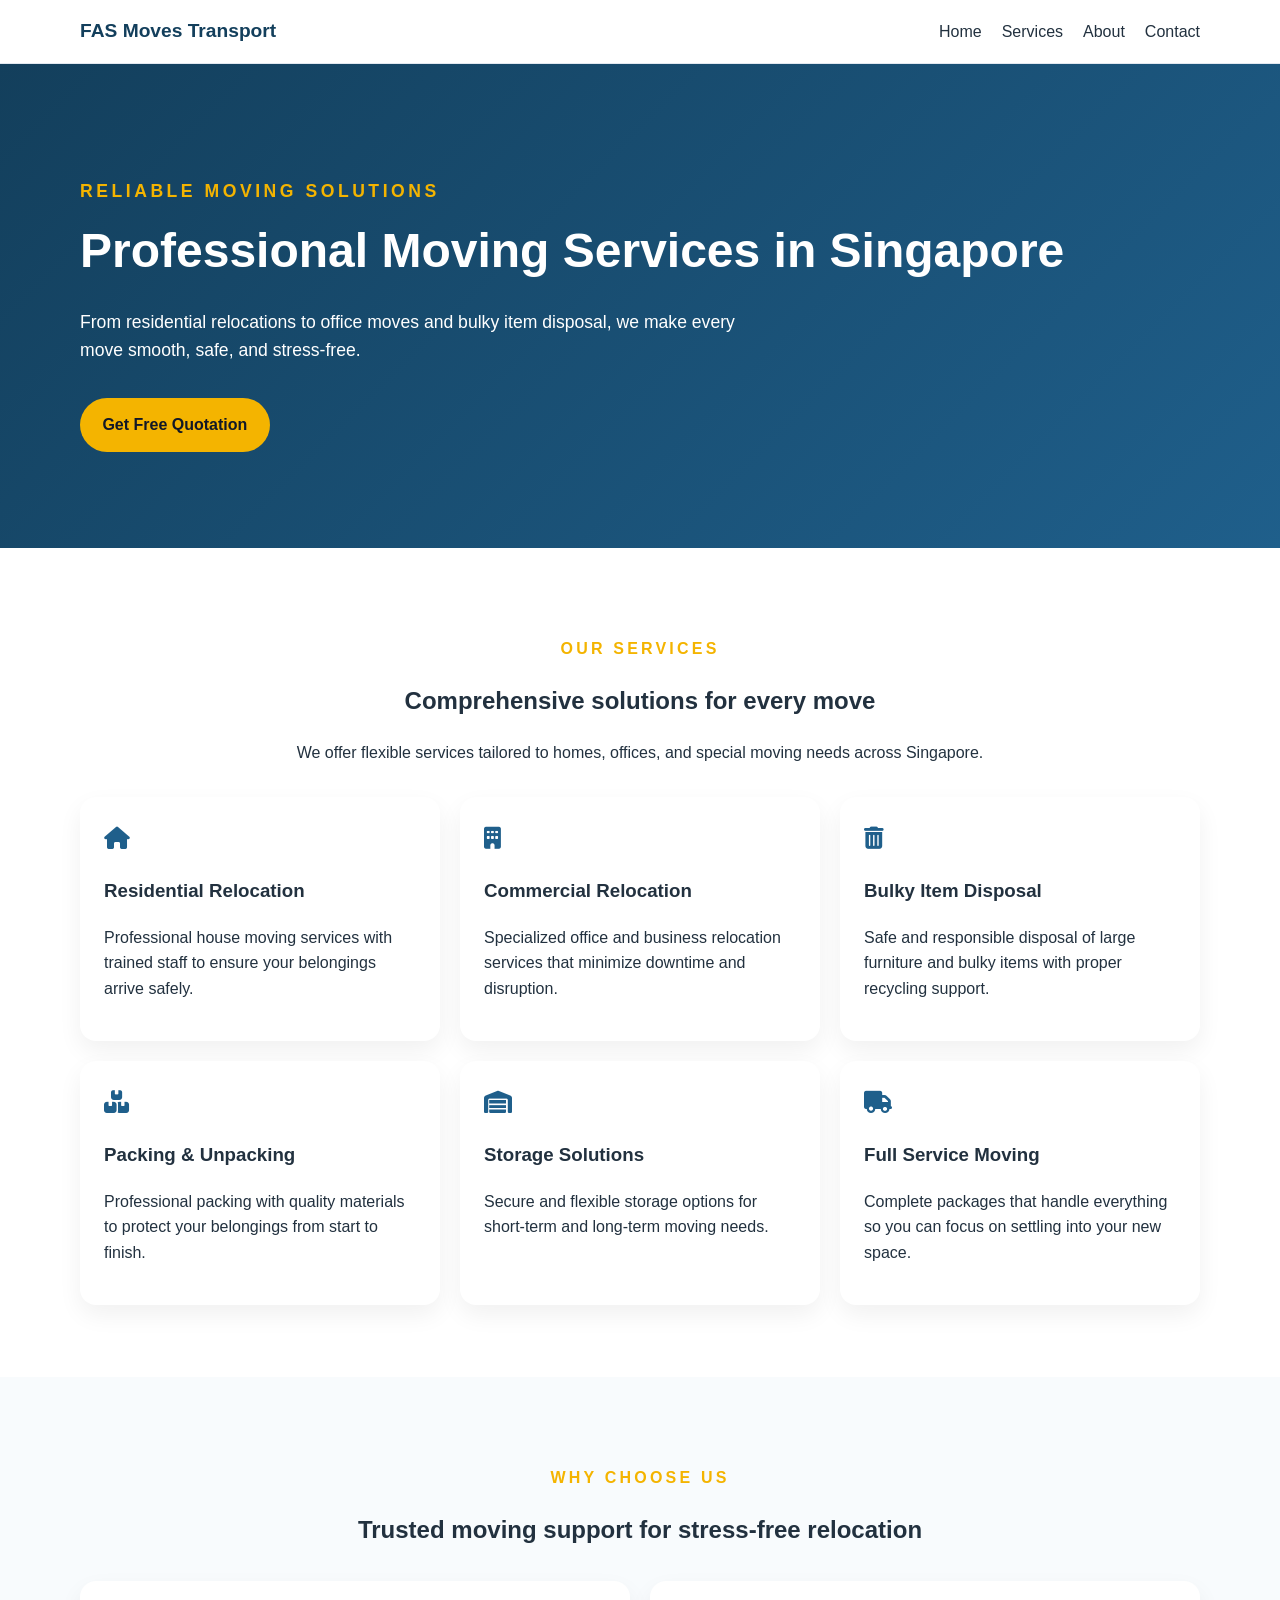
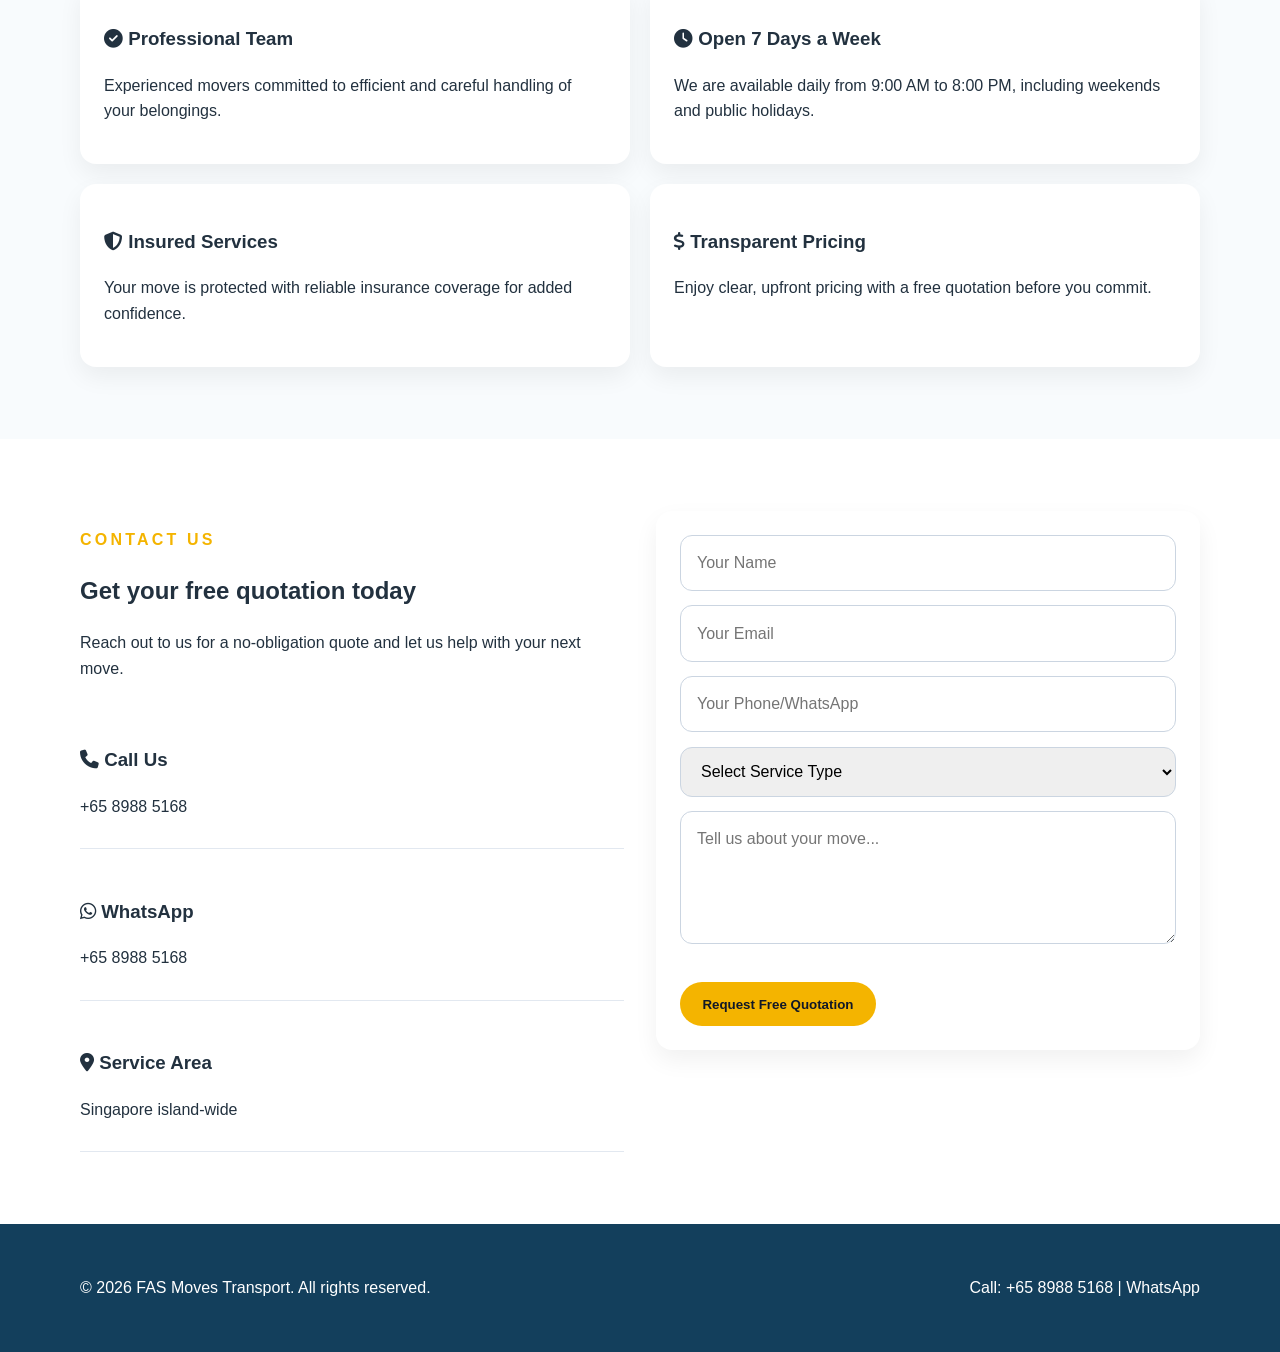
==== index.html @ 462311b0 "Add GitHub Pages landing page" ====
<!DOCTYPE html>
<html lang="en">
<head>
    <meta charset="UTF-8">
    <meta name="viewport" content="width=device-width, initial-scale=1.0">
    <meta name="description" content="FAS Moves Transport provides professional moving, packing, disposal, and storage services in Singapore.">
    <title>FAS Moves Transport | Professional Moving Services in Singapore</title>
    <link rel="stylesheet" href="styles.css">
    <link rel="stylesheet" href="https://cdnjs.cloudflare.com/ajax/libs/font-awesome/6.4.0/css/all.min.css">
</head>
<body>
    <nav class="navbar">
        <div class="container nav-wrap">
            <a href="#home" class="navbar-brand">FAS Moves Transport</a>
            <ul class="navbar-menu">
                <li><a href="#home">Home</a></li>
                <li><a href="#services">Services</a></li>
                <li><a href="#about">About</a></li>
                <li><a href="#contact">Contact</a></li>
            </ul>
        </div>
    </nav>

    <header id="home" class="hero">
        <div class="container hero-content">
            <p class="eyebrow">Reliable Moving Solutions</p>
            <h1>Professional Moving Services in Singapore</h1>
            <p>From residential relocations to office moves and bulky item disposal, we make every move smooth, safe, and stress-free.</p>
            <a href="#contact" class="cta-button">Get Free Quotation</a>
        </div>
    </header>

    <main>
        <section id="services" class="section">
            <div class="container">
                <div class="section-heading">
                    <p class="eyebrow">Our Services</p>
                    <h2>Comprehensive solutions for every move</h2>
                    <p>We offer flexible services tailored to homes, offices, and special moving needs across Singapore.</p>
                </div>
                <div class="services-grid">
                    <article class="service-card">
                        <div class="service-icon"><i class="fas fa-home"></i></div>
                        <h3>Residential Relocation</h3>
                        <p>Professional house moving services with trained staff to ensure your belongings arrive safely.</p>
                    </article>
                    <article class="service-card">
                        <div class="service-icon"><i class="fas fa-building"></i></div>
                        <h3>Commercial Relocation</h3>
                        <p>Specialized office and business relocation services that minimize downtime and disruption.</p>
                    </article>
                    <article class="service-card">
                        <div class="service-icon"><i class="fas fa-trash-alt"></i></div>
                        <h3>Bulky Item Disposal</h3>
                        <p>Safe and responsible disposal of large furniture and bulky items with proper recycling support.</p>
                    </article>
                    <article class="service-card">
                        <div class="service-icon"><i class="fas fa-boxes"></i></div>
                        <h3>Packing & Unpacking</h3>
                        <p>Professional packing with quality materials to protect your belongings from start to finish.</p>
                    </article>
                    <article class="service-card">
                        <div class="service-icon"><i class="fas fa-warehouse"></i></div>
                        <h3>Storage Solutions</h3>
                        <p>Secure and flexible storage options for short-term and long-term moving needs.</p>
                    </article>
                    <article class="service-card">
                        <div class="service-icon"><i class="fas fa-truck"></i></div>
                        <h3>Full Service Moving</h3>
                        <p>Complete packages that handle everything so you can focus on settling into your new space.</p>
                    </article>
                </div>
            </div>
        </section>

        <section id="about" class="section alt-bg">
            <div class="container">
                <div class="section-heading">
                    <p class="eyebrow">Why Choose Us</p>
                    <h2>Trusted moving support for stress-free relocation</h2>
                </div>
                <div class="benefits-grid">
                    <div class="benefit-card">
                        <h3><i class="fas fa-check-circle"></i> Professional Team</h3>
                        <p>Experienced movers committed to efficient and careful handling of your belongings.</p>
                    </div>
                    <div class="benefit-card">
                        <h3><i class="fas fa-clock"></i> Open 7 Days a Week</h3>
                        <p>We are available daily from 9:00 AM to 8:00 PM, including weekends and public holidays.</p>
                    </div>
                    <div class="benefit-card">
                        <h3><i class="fas fa-shield-alt"></i> Insured Services</h3>
                        <p>Your move is protected with reliable insurance coverage for added confidence.</p>
                    </div>
                    <div class="benefit-card">
                        <h3><i class="fas fa-dollar-sign"></i> Transparent Pricing</h3>
                        <p>Enjoy clear, upfront pricing with a free quotation before you commit.</p>
                    </div>
                </div>
            </div>
        </section>

        <section id="contact" class="section">
            <div class="container contact-grid">
                <div>
                    <div class="section-heading left">
                        <p class="eyebrow">Contact Us</p>
                        <h2>Get your free quotation today</h2>
                        <p>Reach out to us for a no-obligation quote and let us help with your next move.</p>
                    </div>
                    <div class="contact-info">
                        <div class="info-item">
                            <h3><i class="fas fa-phone"></i> Call Us</h3>
                            <p><a href="tel:+6589885168">+65 8988 5168</a></p>
                        </div>
                        <div class="info-item">
                            <h3><i class="fab fa-whatsapp"></i> WhatsApp</h3>
                            <p><a href="https://wa.me/6589885168" target="_blank" rel="noopener noreferrer">+65 8988 5168</a></p>
                        </div>
                        <div class="info-item">
                            <h3><i class="fas fa-map-marker-alt"></i> Service Area</h3>
                            <p>Singapore island-wide</p>
                        </div>
                    </div>
                </div>

                <form class="contact-form">
                    <div class="form-group">
                        <input type="text" placeholder="Your Name" required>
                    </div>
                    <div class="form-group">
                        <input type="email" placeholder="Your Email" required>
                    </div>
                    <div class="form-group">
                        <input type="tel" placeholder="Your Phone/WhatsApp" required>
                    </div>
                    <div class="form-group">
                        <select required>
                            <option value="">Select Service Type</option>
                            <option value="residential">Residential Relocation</option>
                            <option value="commercial">Commercial Relocation</option>
                            <option value="disposal">Bulky Item Disposal</option>
                            <option value="packing">Packing & Unpacking</option>
                            <option value="storage">Storage Solutions</option>
                            <option value="full">Full Service Moving</option>
                        </select>
                    </div>
                    <div class="form-group">
                        <textarea rows="4" placeholder="Tell us about your move..."></textarea>
                    </div>
                    <button type="submit" class="submit-btn">Request Free Quotation</button>
                </form>
            </div>
        </section>
    </main>

    <footer class="footer">
        <div class="container footer-wrap">
            <p>&copy; 2026 FAS Moves Transport. All rights reserved.</p>
            <p><a href="tel:+6589885168">Call: +65 8988 5168</a> | <a href="https://wa.me/6589885168" target="_blank" rel="noopener noreferrer">WhatsApp</a></p>
        </div>
    </footer>
</body>
</html>
---- styles.css ----
:root {
    --primary: #1f5f8b;
    --primary-dark: #133f5c;
    --accent: #f4b400;
    --text: #22313f;
    --muted: #64748b;
    --bg: #f8fbfd;
    --white: #ffffff;
}

* { box-sizing: border-box; }
body {
    margin: 0;
    font-family: Arial, Helvetica, sans-serif;
    color: var(--text);
    line-height: 1.6;
    background: var(--white);
}

a { color: inherit; text-decoration: none; }
.container {
    width: min(1120px, calc(100% - 2rem));
    margin: 0 auto;
}
.navbar {
    position: sticky;
    top: 0;
    z-index: 10;
    background: rgba(255,255,255,0.95);
    border-bottom: 1px solid #e2e8f0;
}
.nav-wrap, .footer-wrap {
    display: flex;
    justify-content: space-between;
    align-items: center;
    padding: 1rem 0;
}
.navbar-brand {
    font-size: 1.2rem;
    font-weight: 700;
    color: var(--primary-dark);
}
.navbar-menu {
    display: flex;
    gap: 1.25rem;
    list-style: none;
    padding: 0;
    margin: 0;
}
.navbar-menu a:hover { color: var(--primary); }
.hero {
    background: linear-gradient(135deg, var(--primary-dark), var(--primary));
    color: var(--white);
    padding: 6rem 0;
}
.hero-content h1 {
    font-size: clamp(2rem, 4vw, 3rem);
    margin: 0 0 1rem;
}
.hero-content p { max-width: 700px; font-size: 1.1rem; }
.eyebrow {
    text-transform: uppercase;
    letter-spacing: 0.2em;
    font-weight: 700;
    color: var(--accent);
    margin-bottom: 0.5rem;
}
.cta-button, .submit-btn {
    display: inline-block;
    background: var(--accent);
    color: #111827;
    padding: 0.9rem 1.4rem;
    border-radius: 999px;
    font-weight: 700;
    border: none;
    cursor: pointer;
    margin-top: 1rem;
}
.section { padding: 4.5rem 0; }
.alt-bg { background: var(--bg); }
.section-heading { text-align: center; max-width: 760px; margin: 0 auto 2rem; }
.section-heading.left { text-align: left; margin: 0 0 2rem; }
.services-grid, .benefits-grid { display: grid; gap: 1.25rem; }
.services-grid { grid-template-columns: repeat(3, minmax(0, 1fr)); }
.benefits-grid { grid-template-columns: repeat(2, minmax(0, 1fr)); }
.service-card, .benefit-card, .contact-form { background: var(--white); padding: 1.5rem; border-radius: 1rem; box-shadow: 0 10px 25px rgba(0,0,0,0.06); }
.service-icon { color: var(--primary); font-size: 1.4rem; margin-bottom: 0.6rem; }
.contact-grid { display: grid; grid-template-columns: 1fr 1fr; gap: 2rem; align-items: start; }
.contact-info { display: grid; gap: 1rem; }
.info-item { padding: 0.8rem 0; border-bottom: 1px solid #e2e8f0; }
.form-group { margin-bottom: 0.9rem; }
input, select, textarea {
    width: 100%;
    padding: 0.9rem 1rem;
    border: 1px solid #cbd5e1;
    border-radius: 0.75rem;
    font: inherit;
}
.footer { background: var(--primary-dark); color: var(--white); padding: 1.2rem 0; }
.footer a { color: var(--white); }

@media (max-width: 768px) {
    .services-grid, .benefits-grid, .contact-grid { grid-template-columns: 1fr; }
    .nav-wrap, .footer-wrap { flex-direction: column; gap: 0.6rem; }
    .navbar-menu { flex-wrap: wrap; justify-content: center; }
}
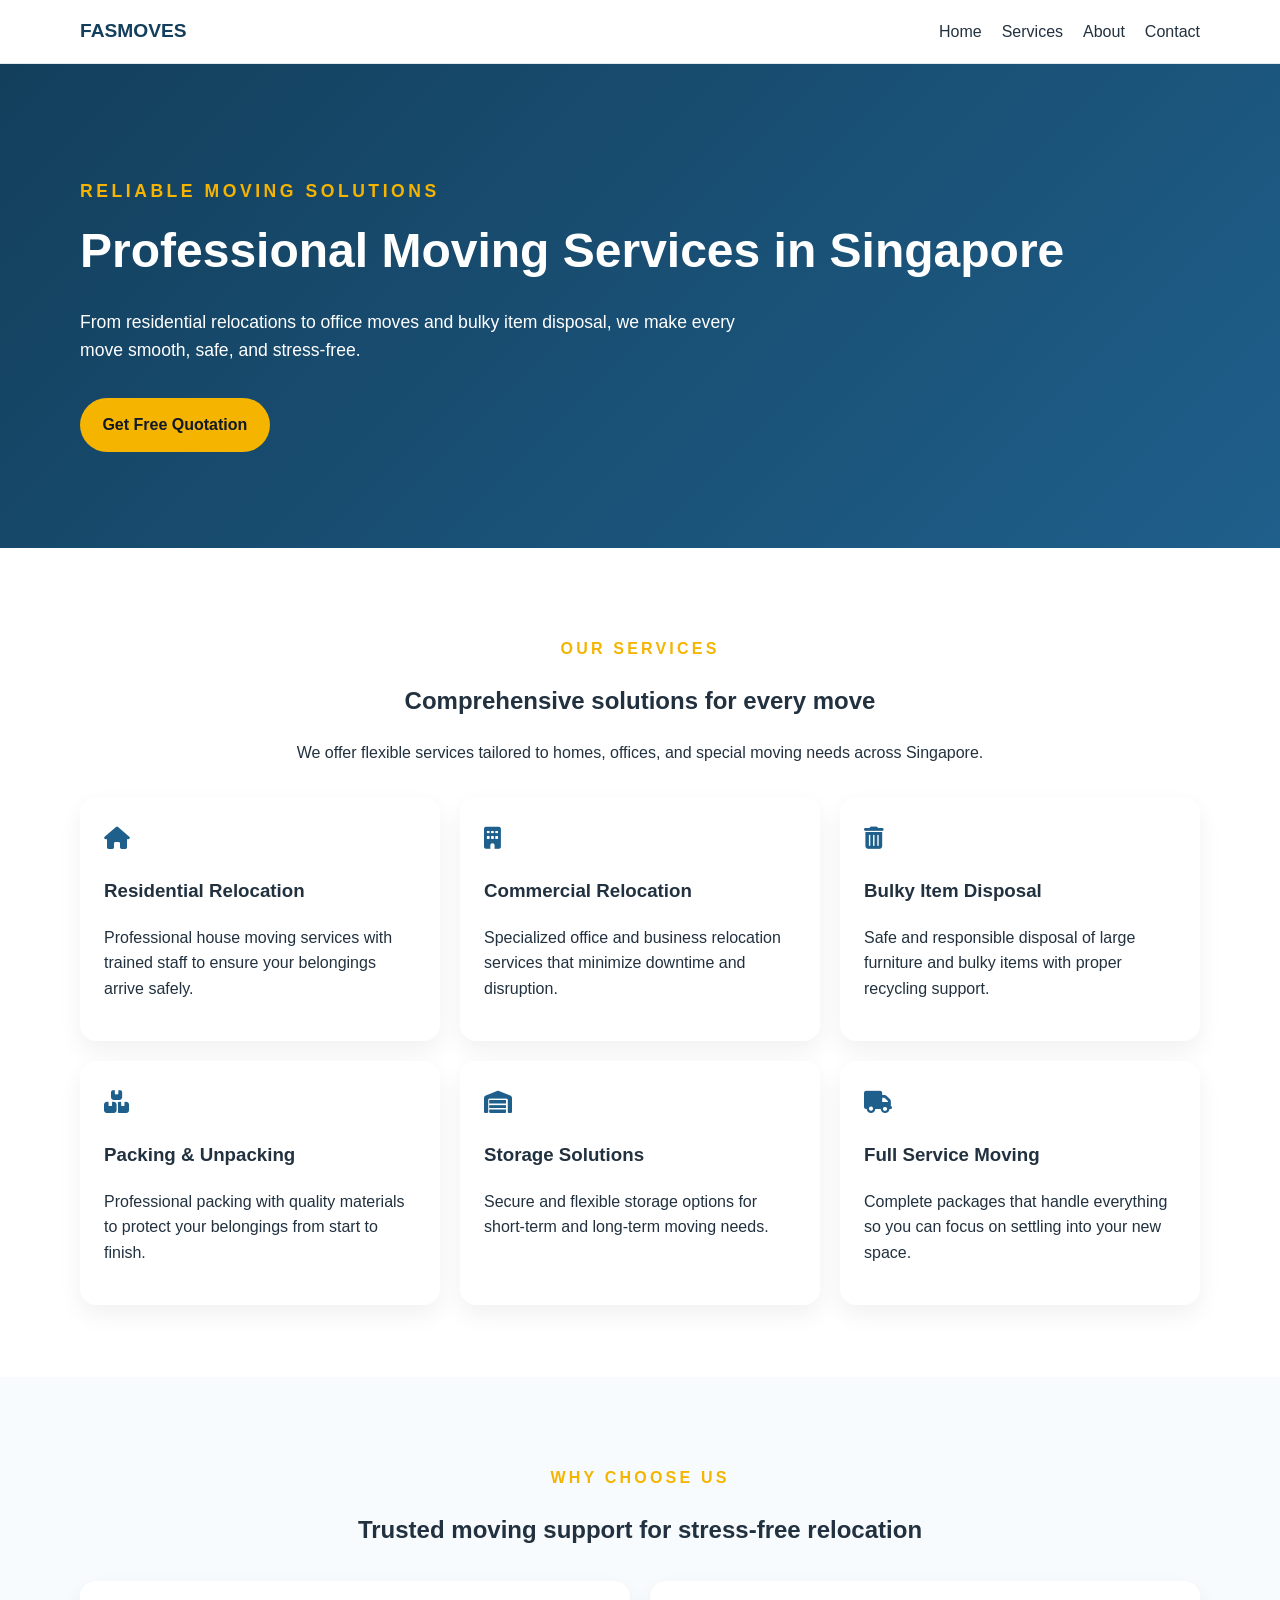
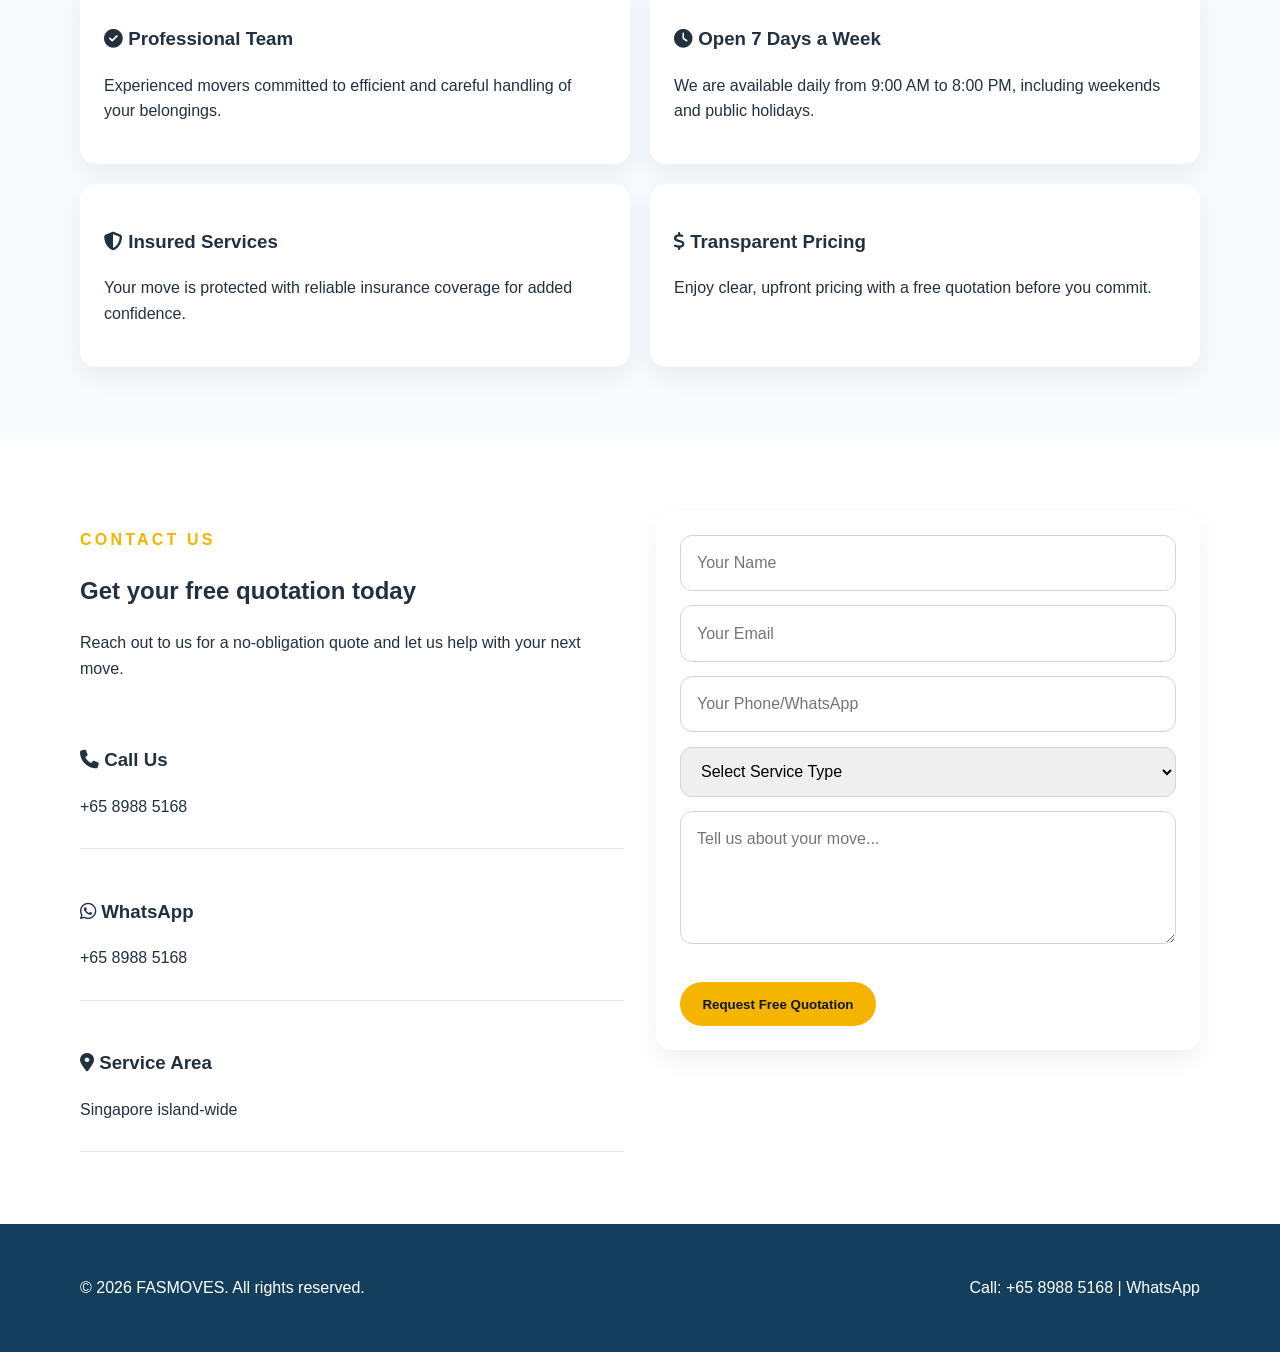
==== commit 3eb43a9d: "Update branding to FASMOVES" ====
--- a/index.html
+++ b/index.html
@@ -3,15 +3,15 @@
 <head>
     <meta charset="UTF-8">
     <meta name="viewport" content="width=device-width, initial-scale=1.0">
-    <meta name="description" content="FAS Moves Transport provides professional moving, packing, disposal, and storage services in Singapore.">
-    <title>FAS Moves Transport | Professional Moving Services in Singapore</title>
+    <meta name="description" content="FASMOVES provides professional moving, packing, disposal, and storage services in Singapore.">
+    <title>FASMOVES | Professional Moving Services in Singapore</title>
     <link rel="stylesheet" href="styles.css">
     <link rel="stylesheet" href="https://cdnjs.cloudflare.com/ajax/libs/font-awesome/6.4.0/css/all.min.css">
 </head>
 <body>
     <nav class="navbar">
         <div class="container nav-wrap">
-            <a href="#home" class="navbar-brand">FAS Moves Transport</a>
+            <a href="#home" class="navbar-brand">FASMOVES</a>
             <ul class="navbar-menu">
                 <li><a href="#home">Home</a></li>
                 <li><a href="#services">Services</a></li>
@@ -156,7 +156,7 @@
 
     <footer class="footer">
         <div class="container footer-wrap">
-            <p>&copy; 2026 FAS Moves Transport. All rights reserved.</p>
+            <p>&copy; 2026 FASMOVES. All rights reserved.</p>
             <p><a href="tel:+6589885168">Call: +65 8988 5168</a> | <a href="https://wa.me/6589885168" target="_blank" rel="noopener noreferrer">WhatsApp</a></p>
         </div>
     </footer>
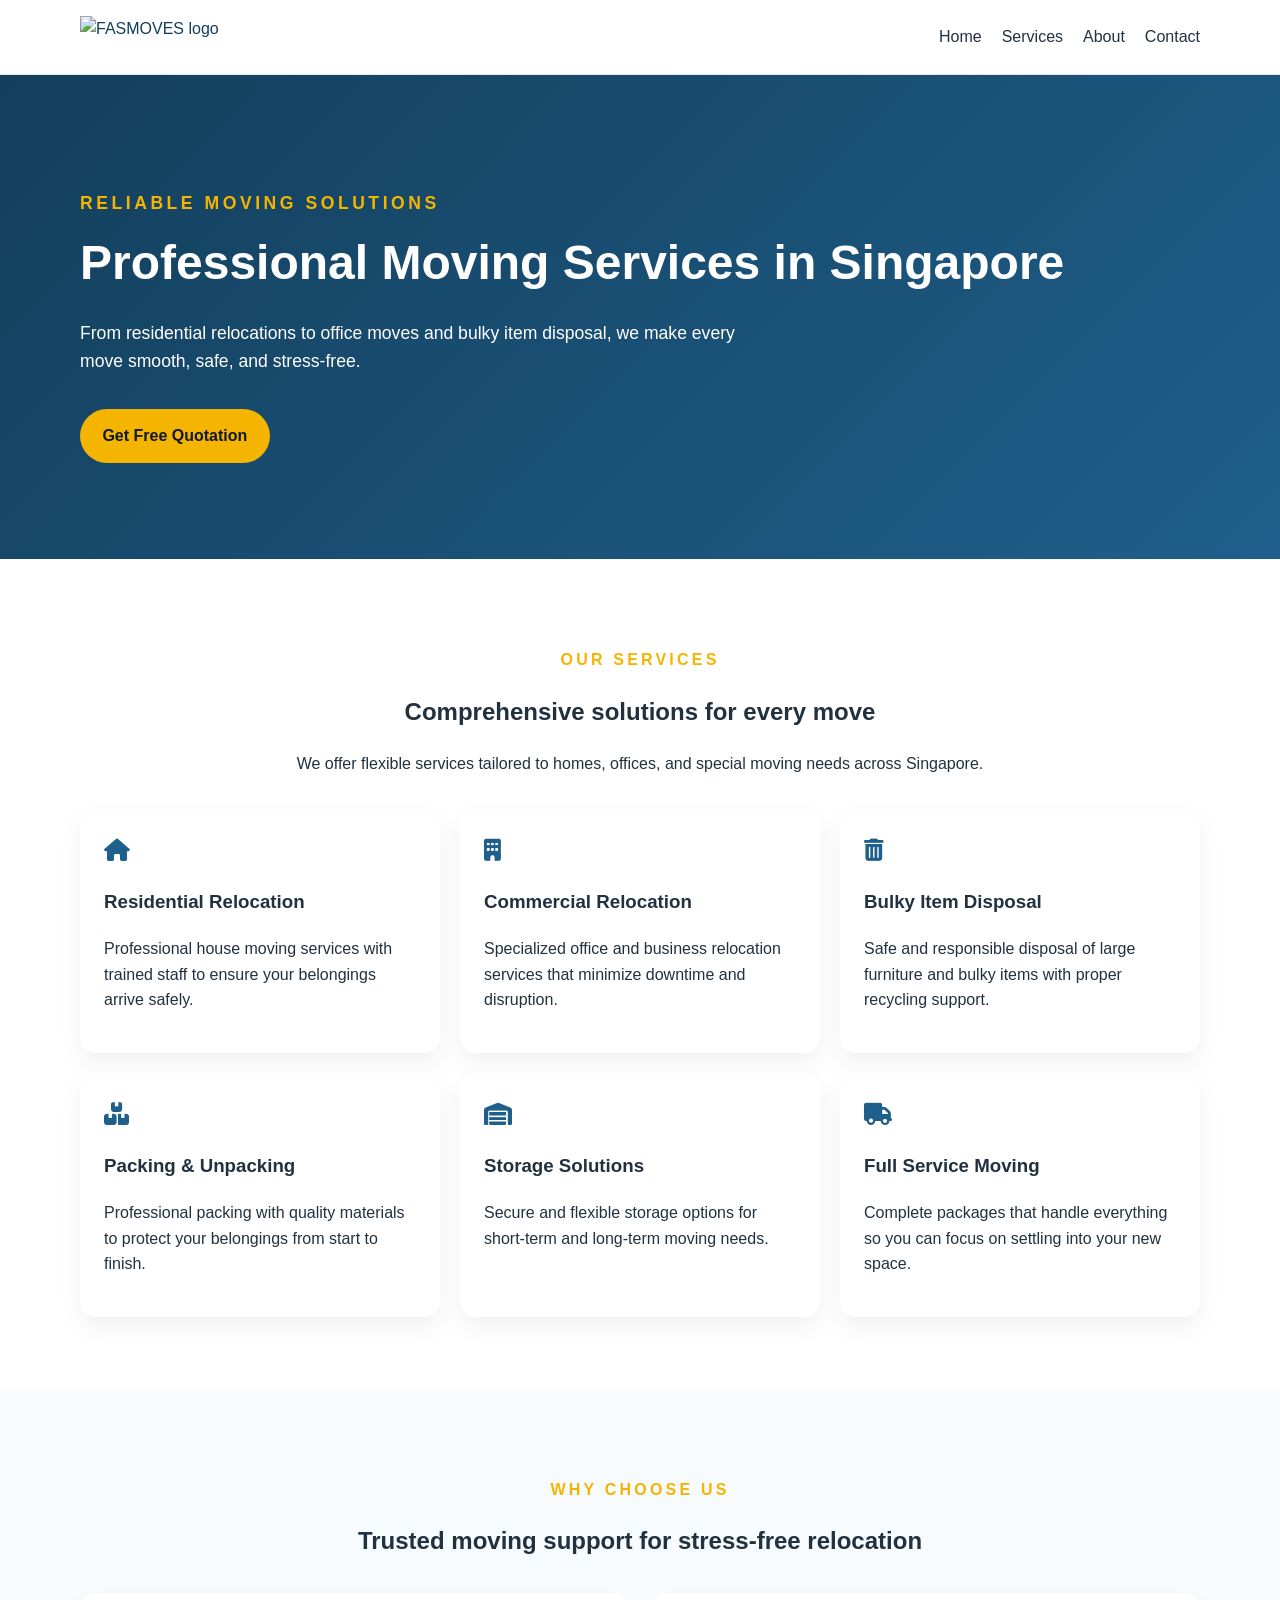
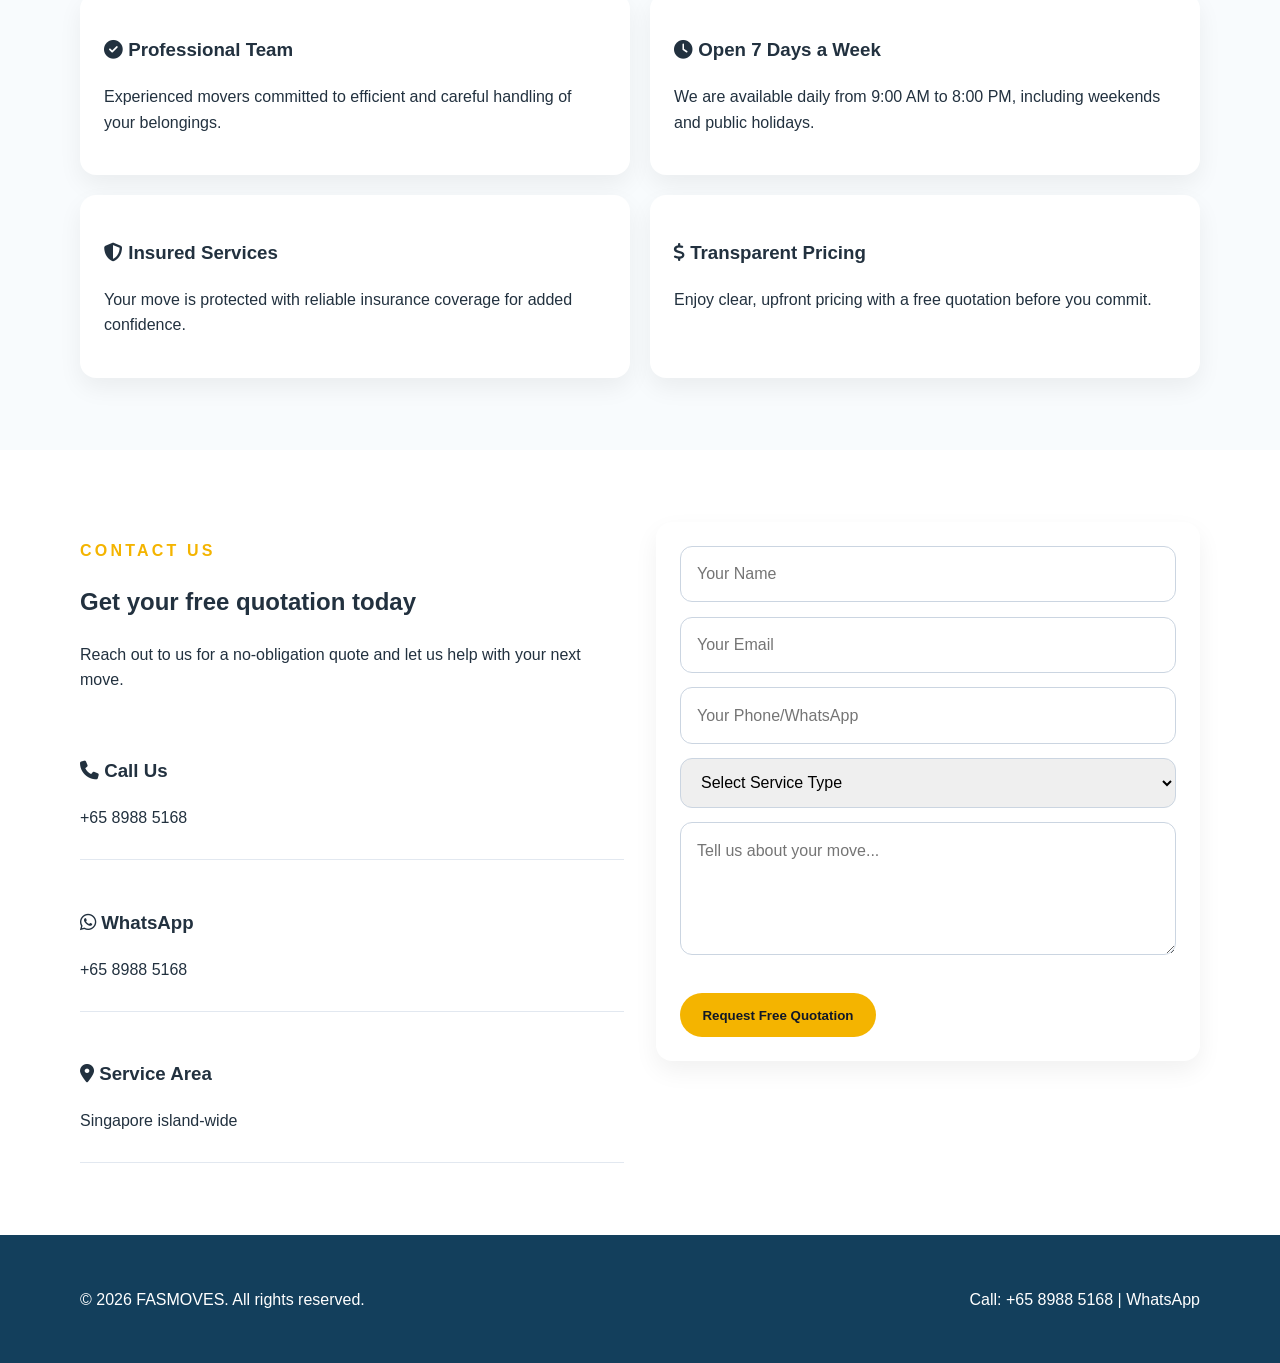
==== commit 1880ead5: "Publish logo update" ====
--- a/index.html
+++ b/index.html
@@ -11,7 +11,13 @@
 <body>
     <nav class="navbar">
         <div class="container nav-wrap">
-            <a href="#home" class="navbar-brand">FASMOVES</a>
+            <a href="#home" class="navbar-brand" aria-label="FASMOVES home">
+                <picture>
+                    <source srcset="logo.png" type="image/png">
+                    <source srcset="logo.jpg" type="image/jpeg">
+                    <img src="logo.svg" alt="FASMOVES logo" class="brand-logo">
+                </picture>
+            </a>
             <ul class="navbar-menu">
                 <li><a href="#home">Home</a></li>
                 <li><a href="#services">Services</a></li>
--- a/styles.css
+++ b/styles.css
@@ -36,9 +36,14 @@
     padding: 1rem 0;
 }
 .navbar-brand {
-    font-size: 1.2rem;
-    font-weight: 700;
+    display: inline-flex;
+    align-items: center;
     color: var(--primary-dark);
+}
+.brand-logo {
+    display: block;
+    height: 42px;
+    width: auto;
 }
 .navbar-menu {
     display: flex;
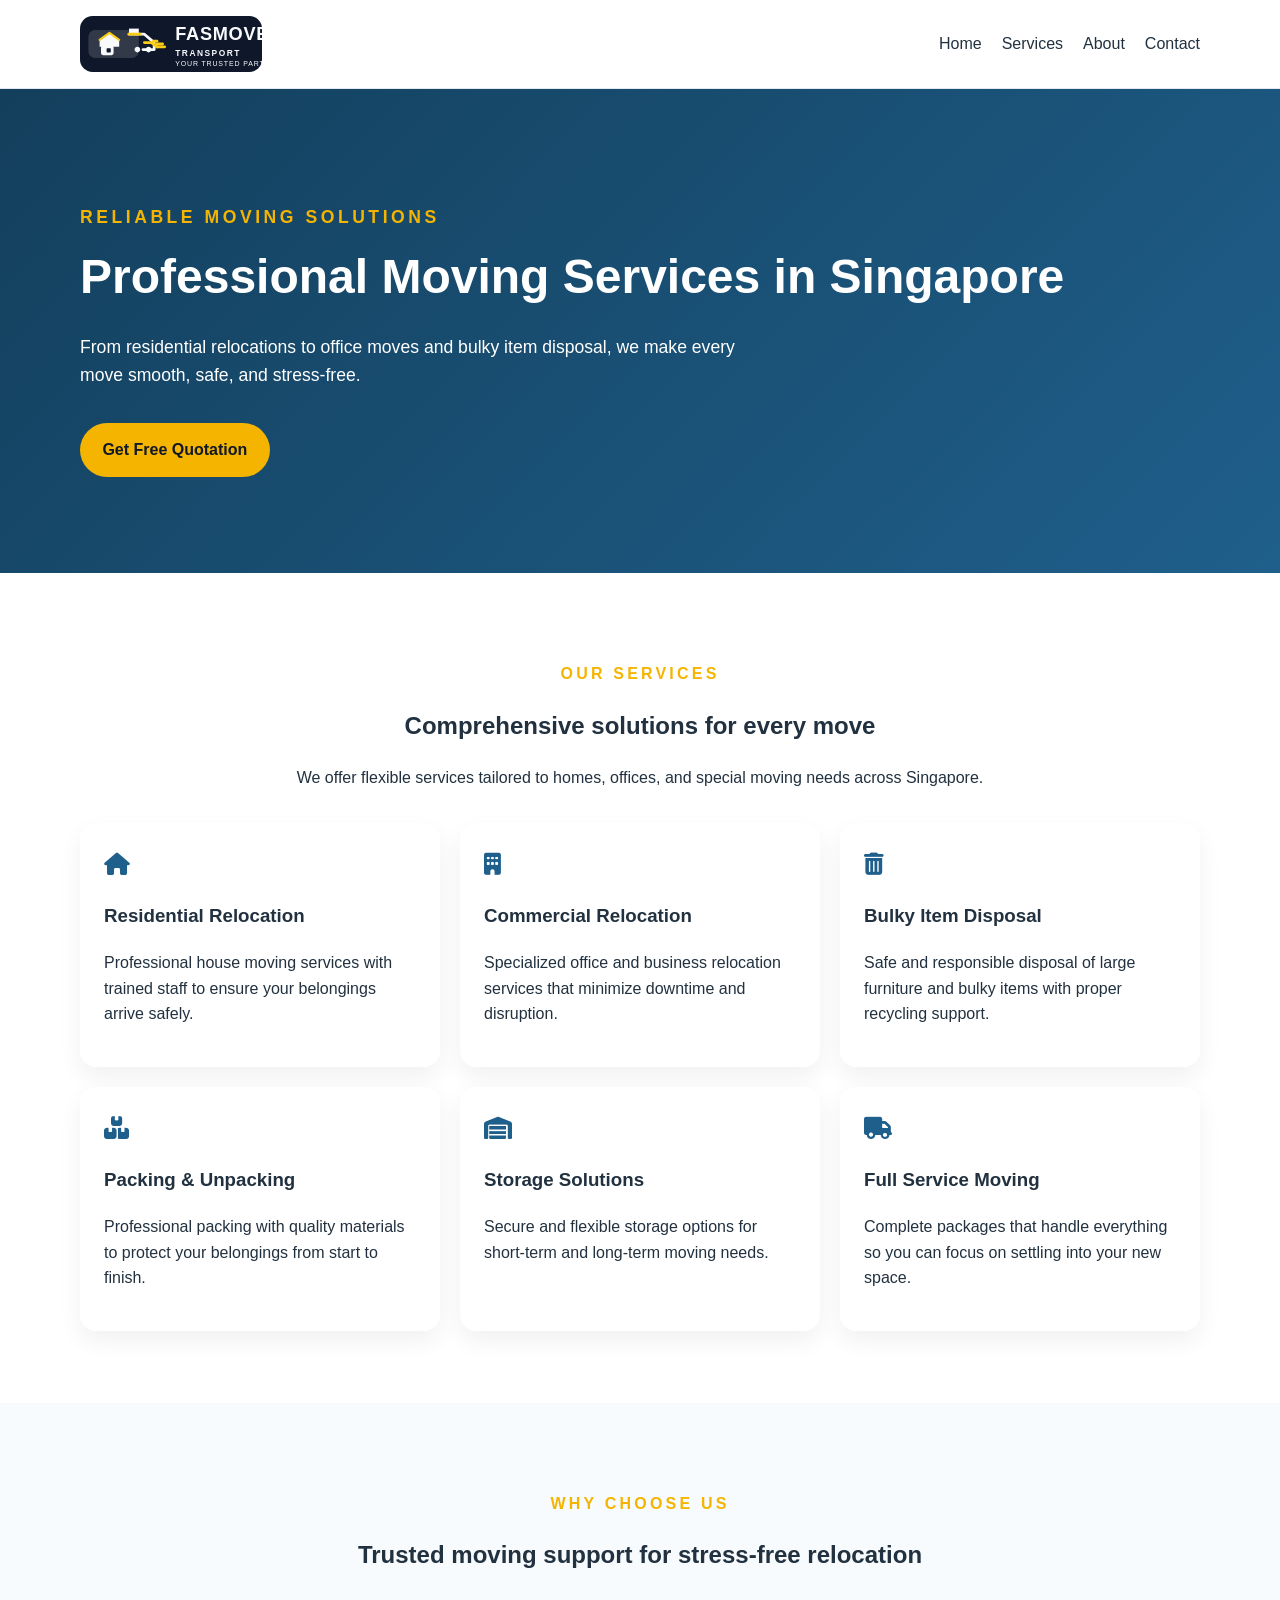
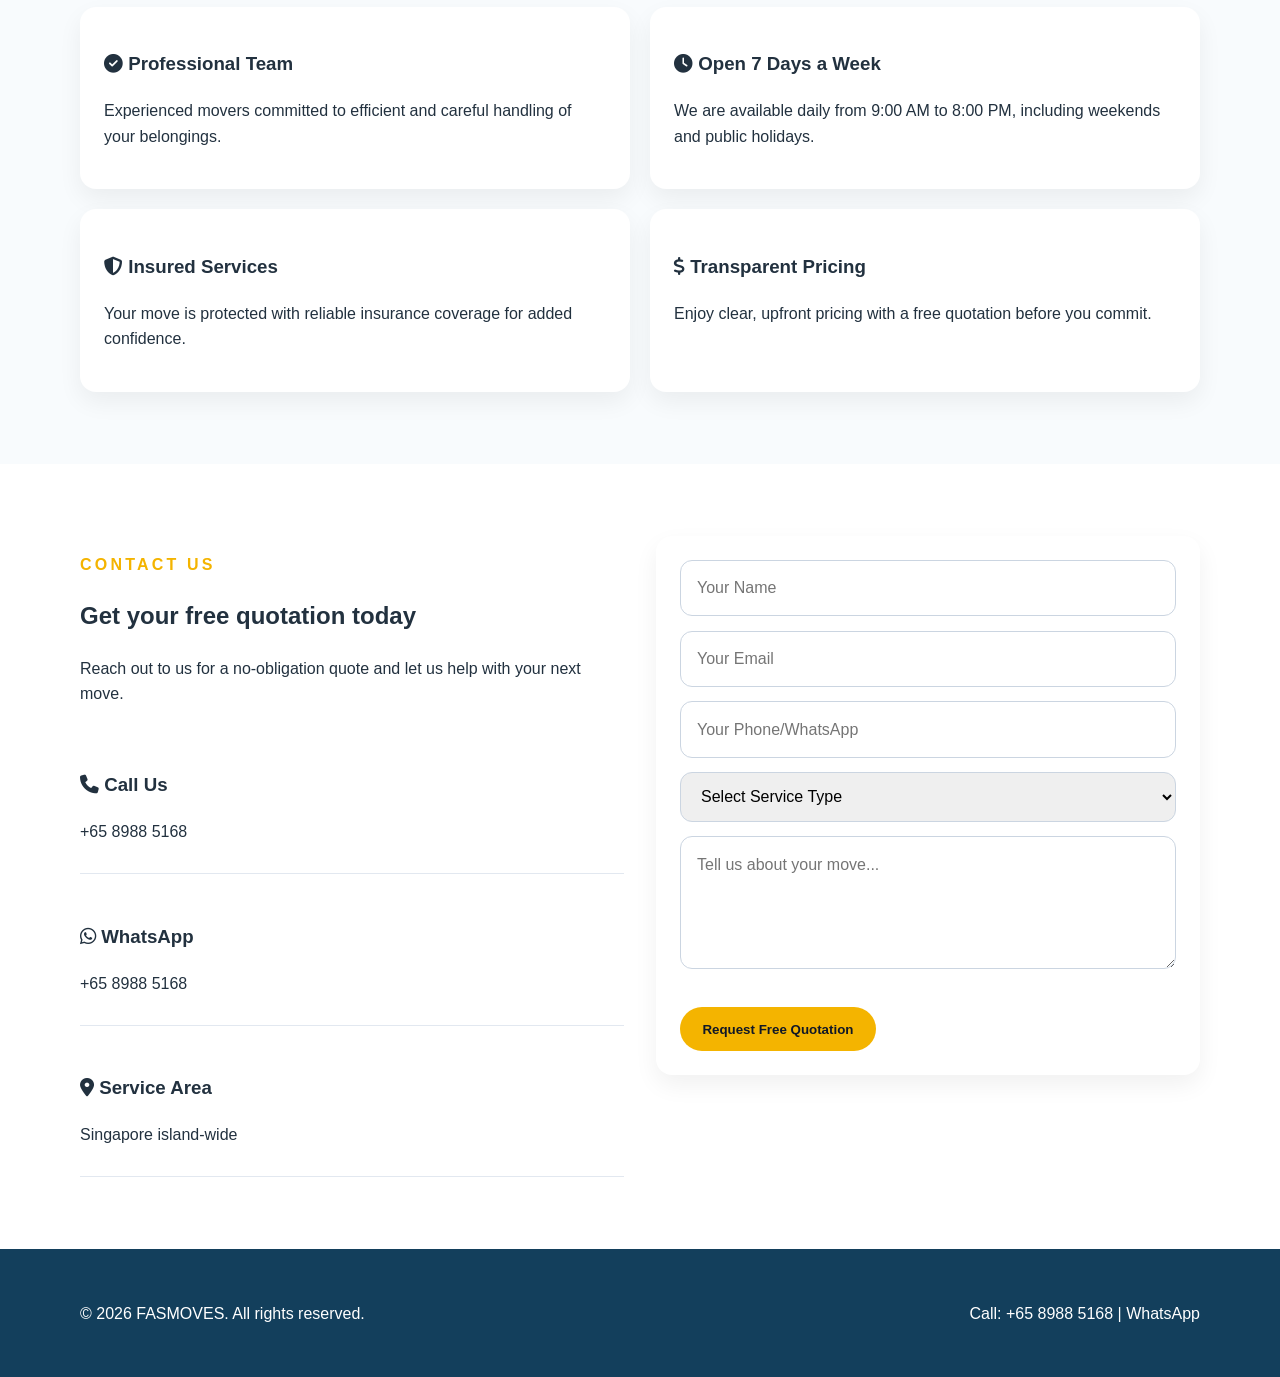
==== commit 1933eb89: "Fix logo display" ====
--- a/index.html
+++ b/index.html
@@ -12,11 +12,7 @@
     <nav class="navbar">
         <div class="container nav-wrap">
             <a href="#home" class="navbar-brand" aria-label="FASMOVES home">
-                <picture>
-                    <source srcset="logo.png" type="image/png">
-                    <source srcset="logo.jpg" type="image/jpeg">
-                    <img src="logo.svg" alt="FASMOVES logo" class="brand-logo">
-                </picture>
+                <img src="logo.svg" alt="FASMOVES logo" class="brand-logo">
             </a>
             <ul class="navbar-menu">
                 <li><a href="#home">Home</a></li>
--- a/styles.css
+++ b/styles.css
@@ -42,7 +42,7 @@
 }
 .brand-logo {
     display: block;
-    height: 42px;
+    height: 56px;
     width: auto;
 }
 .navbar-menu {
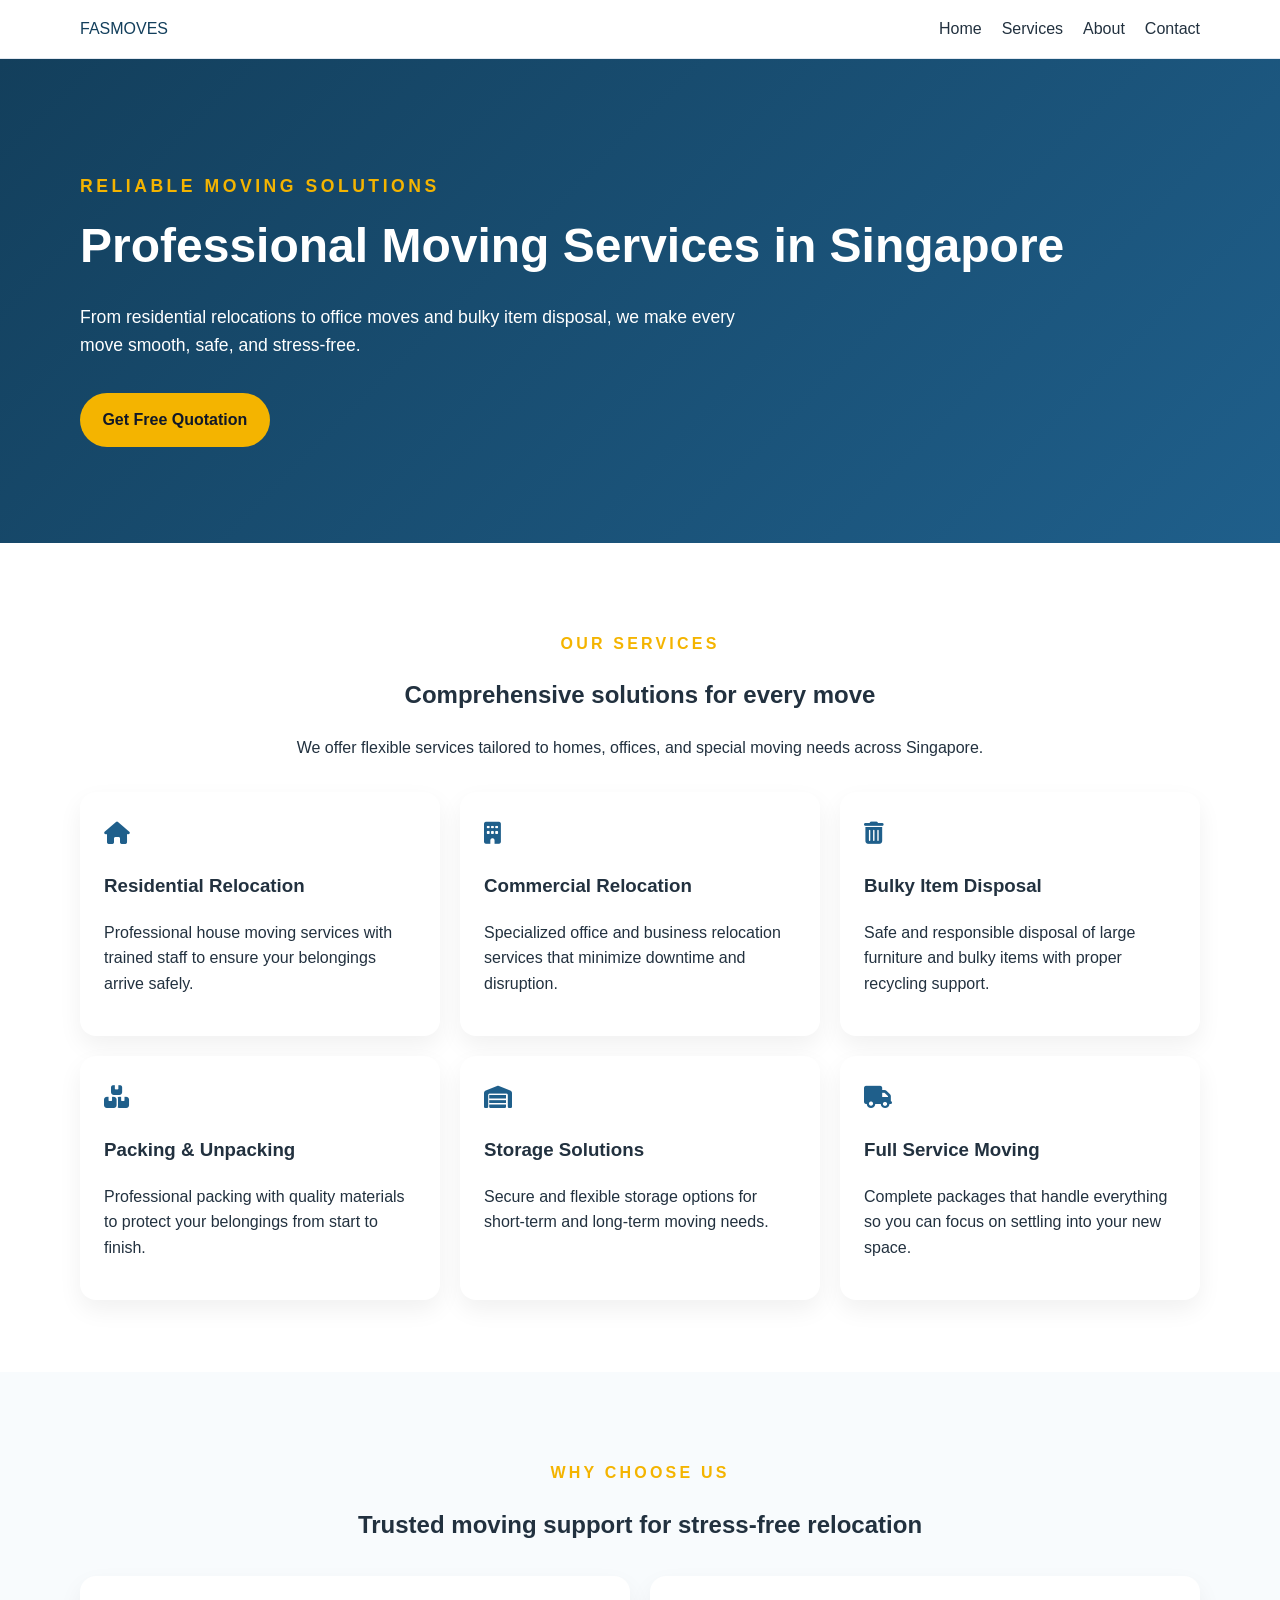
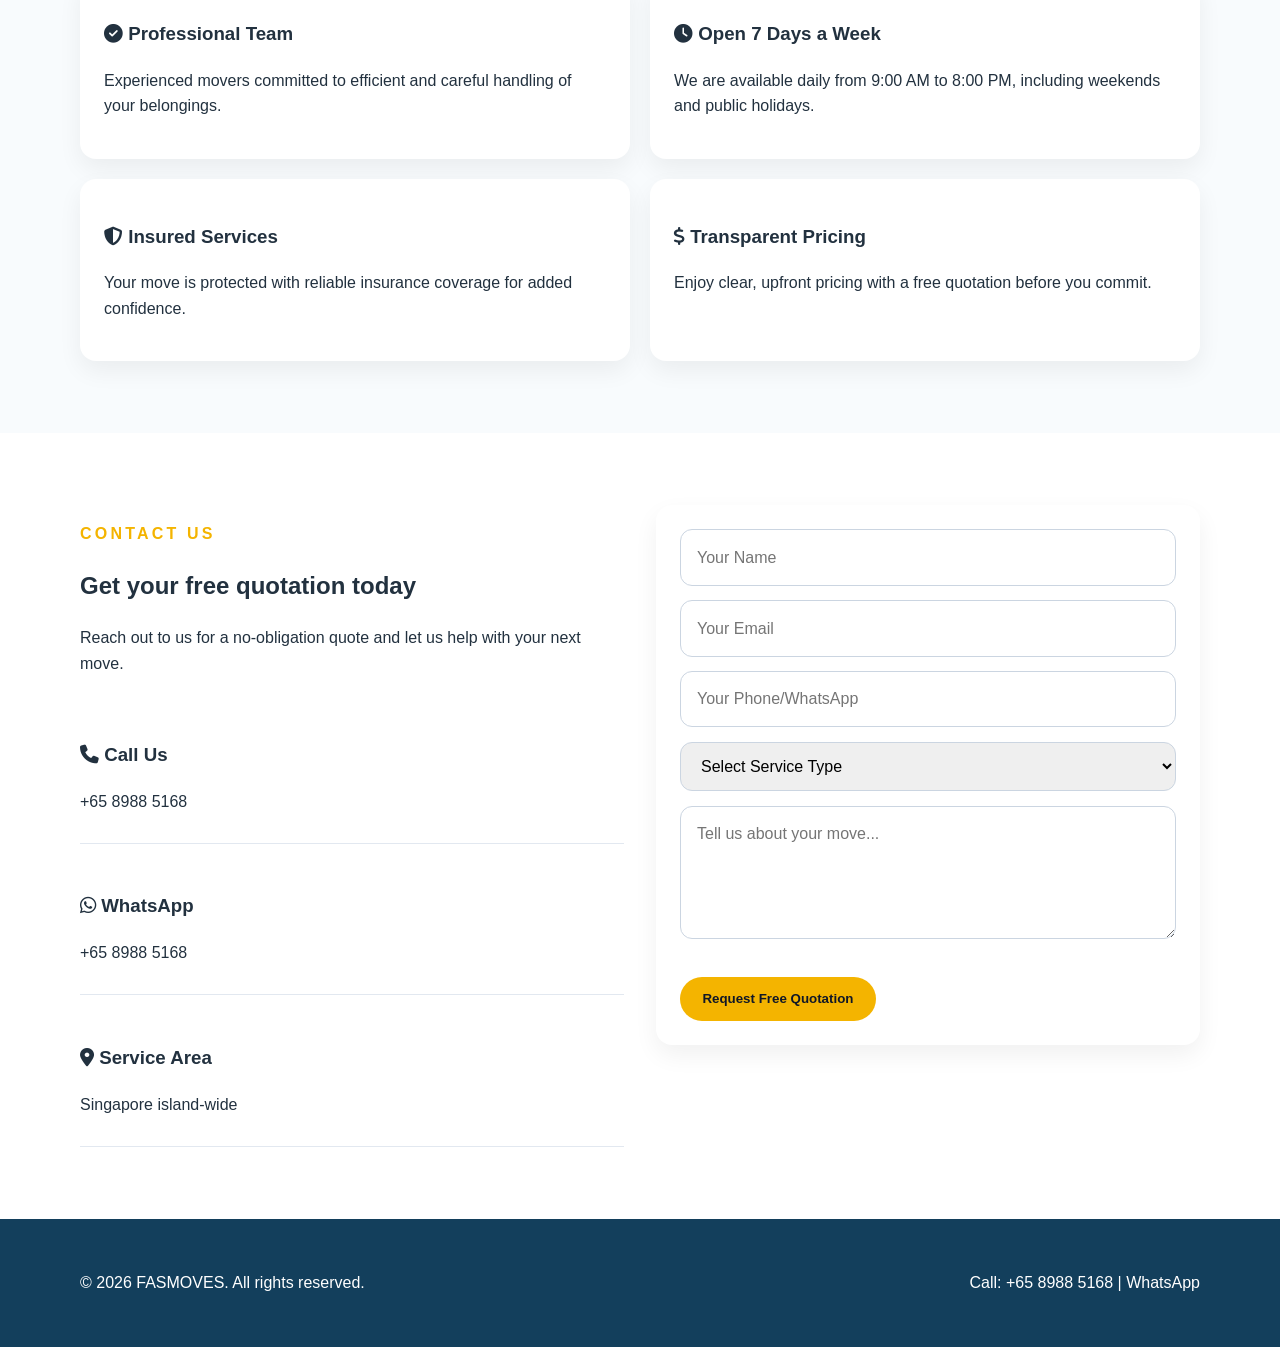
==== commit f7bb1d4c: "Remove corrupted logo" ====
--- a/index.html
+++ b/index.html
@@ -12,7 +12,7 @@
     <nav class="navbar">
         <div class="container nav-wrap">
             <a href="#home" class="navbar-brand" aria-label="FASMOVES home">
-                <img src="logo.svg" alt="FASMOVES logo" class="brand-logo">
+                FASMOVES
             </a>
             <ul class="navbar-menu">
                 <li><a href="#home">Home</a></li>
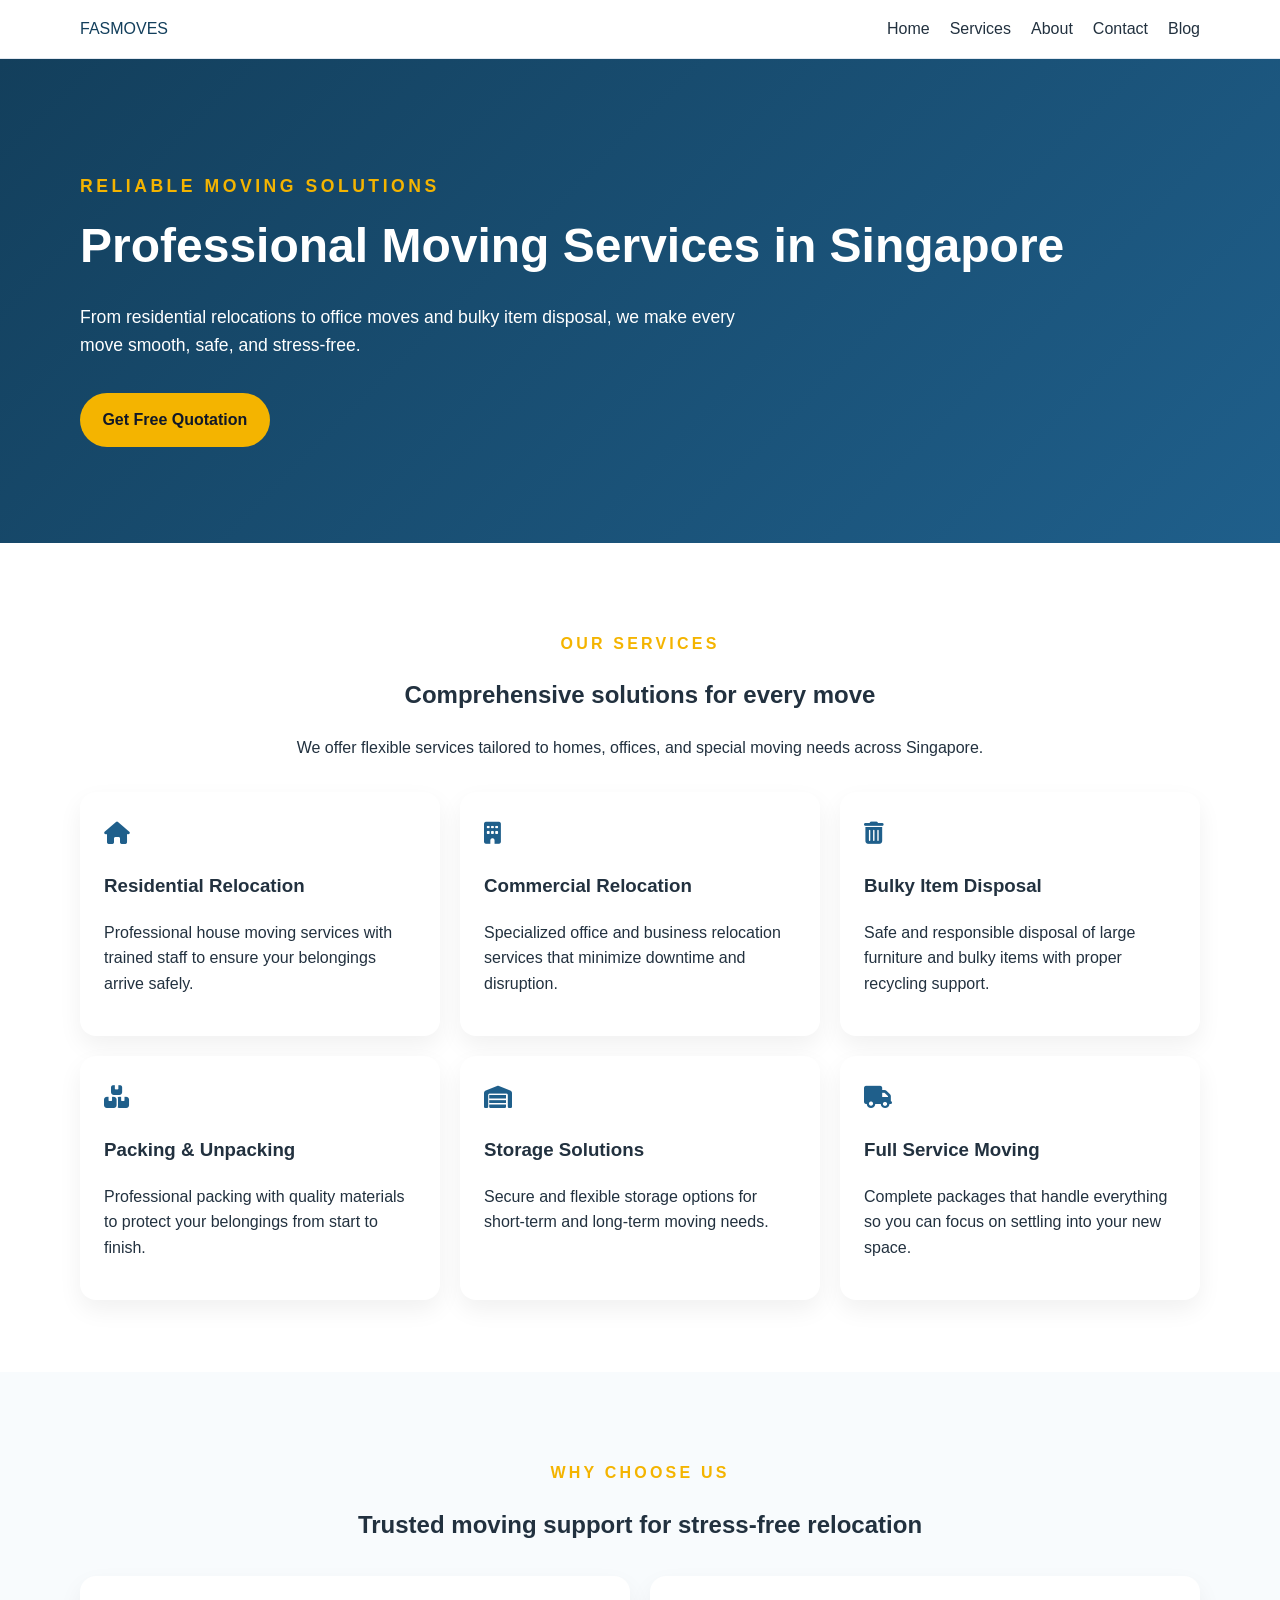
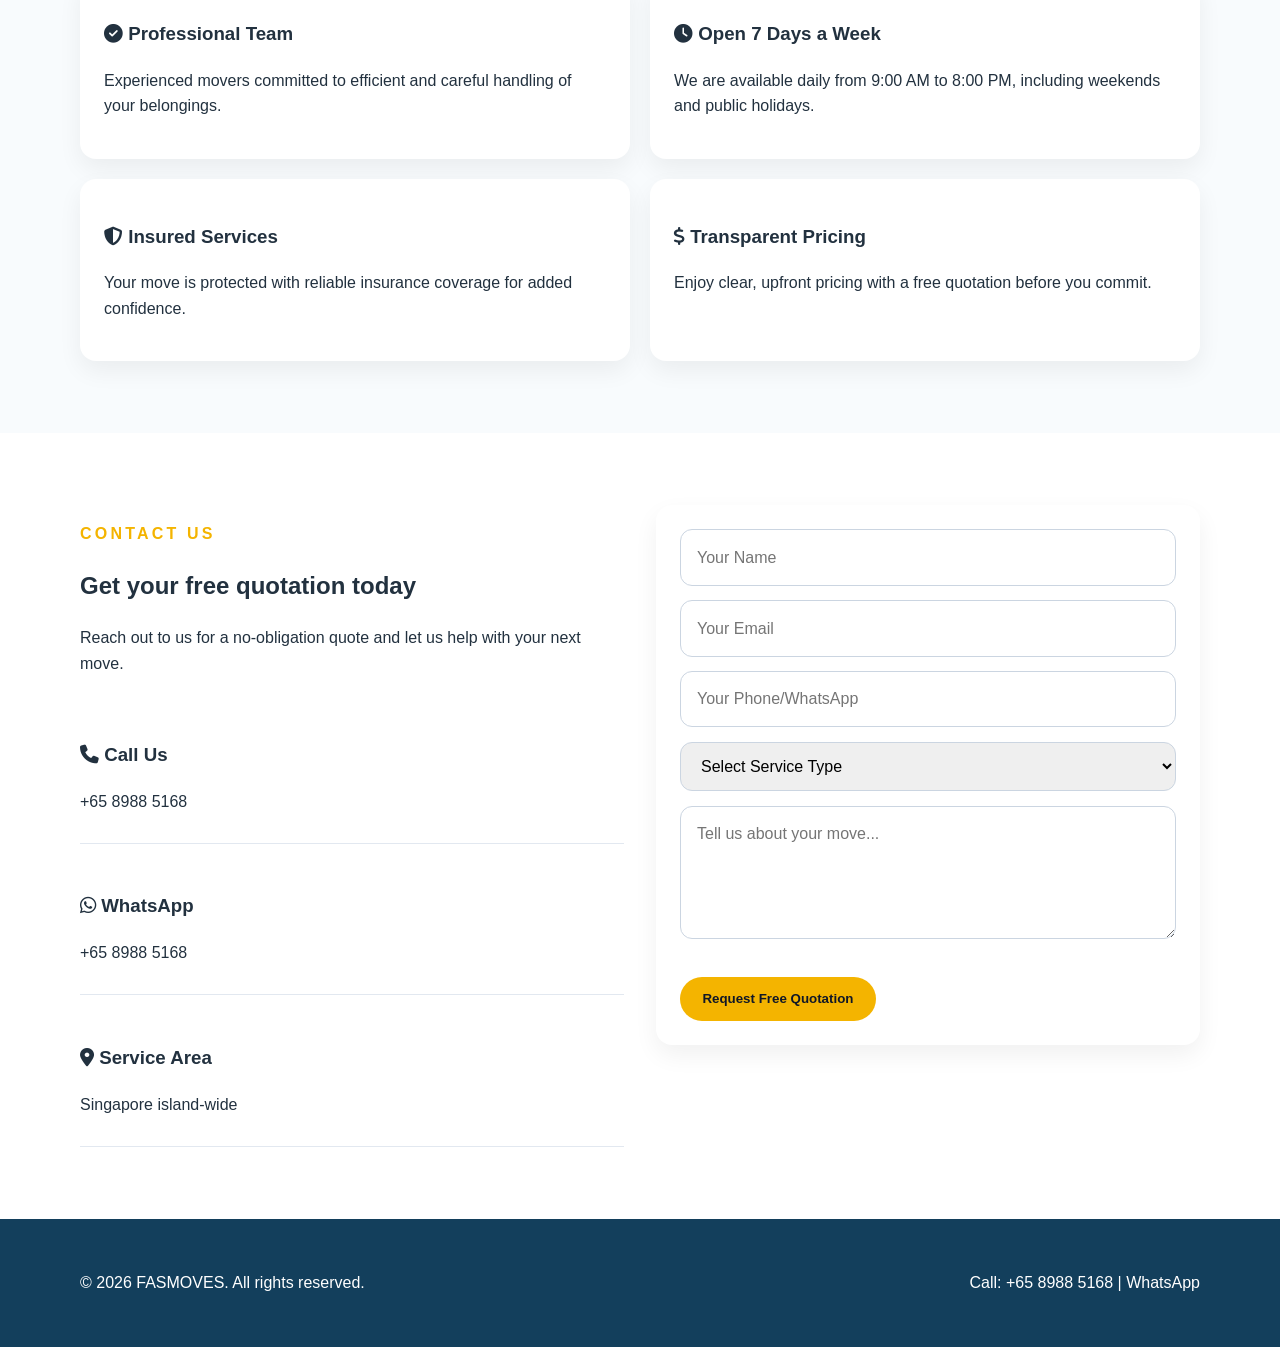
==== commit f233f1eb: "Add Blog link to navigation menu" ====
--- a/index.html
+++ b/index.html
@@ -2,11 +2,16 @@
 <html lang="en">
 <head>
     <meta charset="UTF-8">
+    <meta name="google-site-verification" content="google65201aab6d857a37" />
     <meta name="viewport" content="width=device-width, initial-scale=1.0">
     <meta name="description" content="FASMOVES provides professional moving, packing, disposal, and storage services in Singapore.">
+    <meta name="robots" content="index, follow">
+    <link rel="canonical" href="https://fasmovestransport.github.io/">
     <title>FASMOVES | Professional Moving Services in Singapore</title>
     <link rel="stylesheet" href="styles.css">
     <link rel="stylesheet" href="https://cdnjs.cloudflare.com/ajax/libs/font-awesome/6.4.0/css/all.min.css">
+    <link rel="sitemap" type="application/xml" title="Sitemap" href="/sitemap.xml">
+    <!-- This comment is intentionally added to trigger a GitHub Pages rebuild when needed -->
 </head>
 <body>
     <nav class="navbar">
@@ -19,6 +24,7 @@
                 <li><a href="#services">Services</a></li>
                 <li><a href="#about">About</a></li>
                 <li><a href="#contact">Contact</a></li>
+                <li><a href="soro-blog.html">Blog</a></li>
             </ul>
         </div>
     </nav>
@@ -163,4 +169,4 @@
         </div>
     </footer>
 </body>
-</html>
+</html>
